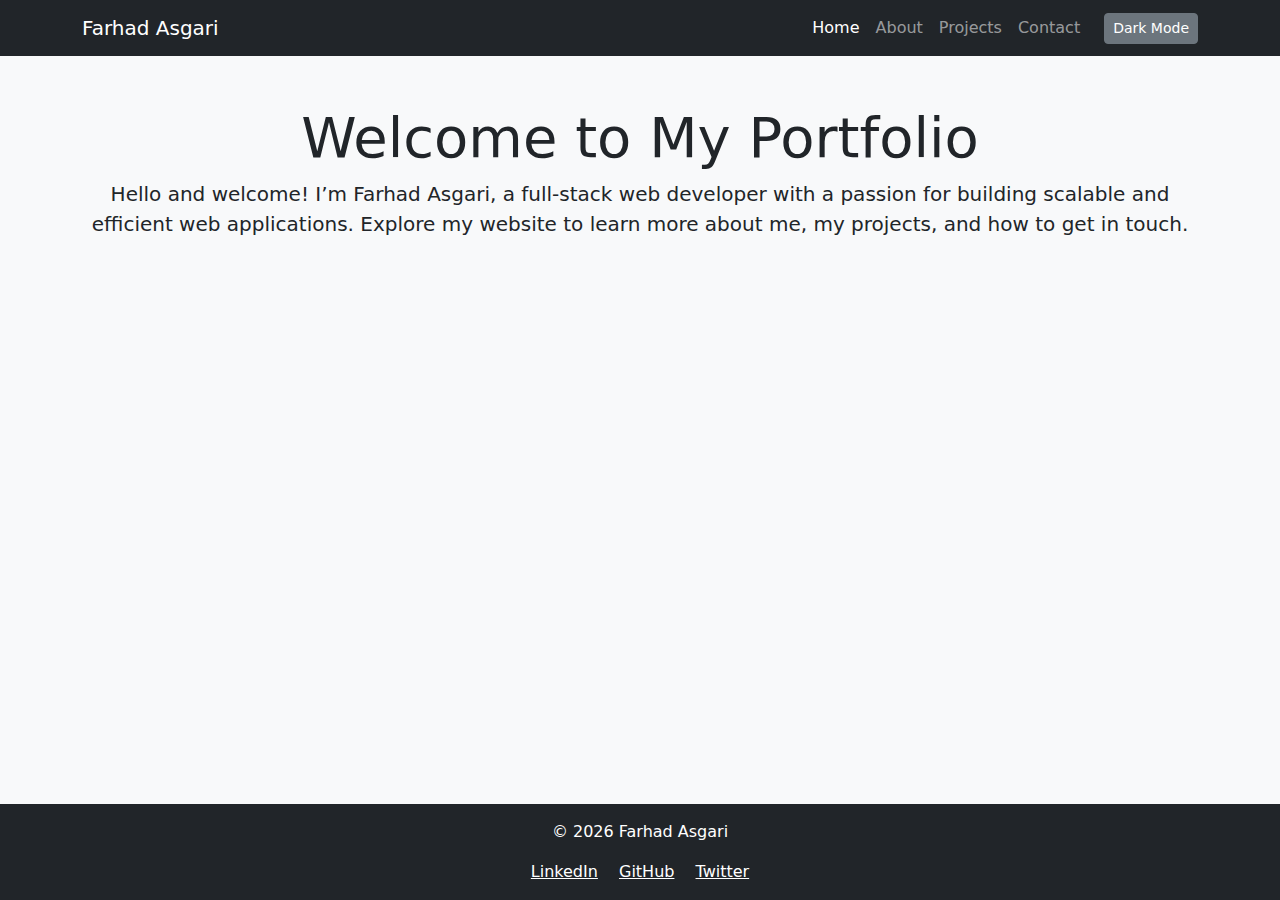
==== index.html @ cb009b41 "Add files via upload" ====
<!DOCTYPE html>
<html lang="en">
<head>
  <meta charset="UTF-8" />
  <meta name="viewport" content="width=device-width, initial-scale=1" />
  <title>Farhad Asgari - Portfolio</title>
  <!-- Bootstrap CSS -->
  <link href="https://cdn.jsdelivr.net/npm/bootstrap@5.3.0/dist/css/bootstrap.min.css" rel="stylesheet" />
   <!-- Bootstrap JS Bundle with Popper -->
   <script defer src="https://cdn.jsdelivr.net/npm/bootstrap@5.3.0/dist/js/bootstrap.bundle.min.js"></script>
   <!-- CSS -->
  <link rel="stylesheet" href="css/styles.css" />
  <!--  JS -->
  <script defer src="js/script.js"></script>
</head>
<body>
  <!-- Navbar -->
  <nav class="navbar navbar-expand-lg navbar-dark bg-dark">
    <div class="container">
      <a class="navbar-brand" href="index.html">Farhad Asgari</a>
      <button class="navbar-toggler" type="button" data-bs-toggle="collapse"
        data-bs-target="#navbarNav" aria-controls="navbarNav" aria-expanded="false"
        aria-label="Toggle navigation">
        <span class="navbar-toggler-icon"></span>
      </button>
      <div class="collapse navbar-collapse" id="navbarNav">
        <ul class="navbar-nav ms-auto align-items-center">
          <li class="nav-item">
            <a class="nav-link active" href="index.html">Home</a>
          </li>
          <li class="nav-item">
            <a class="nav-link" href="about.html">About</a>
          </li>
          <li class="nav-item">
            <a class="nav-link" href="projects.html">Projects</a>
          </li>
          <li class="nav-item">
            <a class="nav-link" href="contact.html">Contact</a>
          </li>
          <!-- Dark Mode Toggle Button -->
          <li class="nav-item ms-3">
            <button id="dark-mode-toggle" class="btn btn-secondary btn-sm">Dark Mode</button>
          </li>
        </ul>
      </div>
    </div>
  </nav>

  <!-- Main  -->
  <main class="container my-5">
    <div class="text-center">
      <h1 class="display-4">Welcome to My Portfolio</h1>
      <p class="lead">
        Hello and welcome! I’m Farhad Asgari, a full‑stack web developer with a passion for building scalable and efficient web applications. Explore my website to learn more about me, my projects, and how to get in touch.
      </p>
    </div>
  </main>

  <!-- Footer -->
  <footer class="bg-dark text-white py-3">
    <div class="container text-center">
      <p>&copy; <span id="current-year"></span> Farhad Asgari</p>
      <div>
        <a href="https://linkedin.com/in/FarhadAsgari" target="_blank" class="text-white me-3">LinkedIn</a>
        <a href="https://github.com/FarhadAsgari" target="_blank" class="text-white me-3">GitHub</a>
        <a href="https://twitter.com/FarhadAsgari" target="_blank" class="text-white">Twitter</a>
      </div>
    </div>
  </footer>

  
</body>
</html>
---- css/styles.css ----
/* html and body take full height */
html, body {
  height: 100%;
  margin: 0;
  padding: 0;
}

/*  body a flex container  */
body {
  display: flex;
  flex-direction: column;
  min-height: 100vh;
  background-color: #f8f9fa; 
  color: #212529;
}

/* Make the main  expand */
main {
  flex: 1;
}

/* Footer styles */
footer {
  width: 100%;
  background-color: #333;
  color: #fff;
  padding: 10px;
  text-align: center;
}

/*  dark mode  */
body.dark-mode {
  background-color: #121212;
  color: #e0e0e0;
}

body.dark-mode .navbar,
body.dark-mode footer {
  background-color: #1f1f1f !important;
}

body.dark-mode a {
  color: #bb86fc;
}
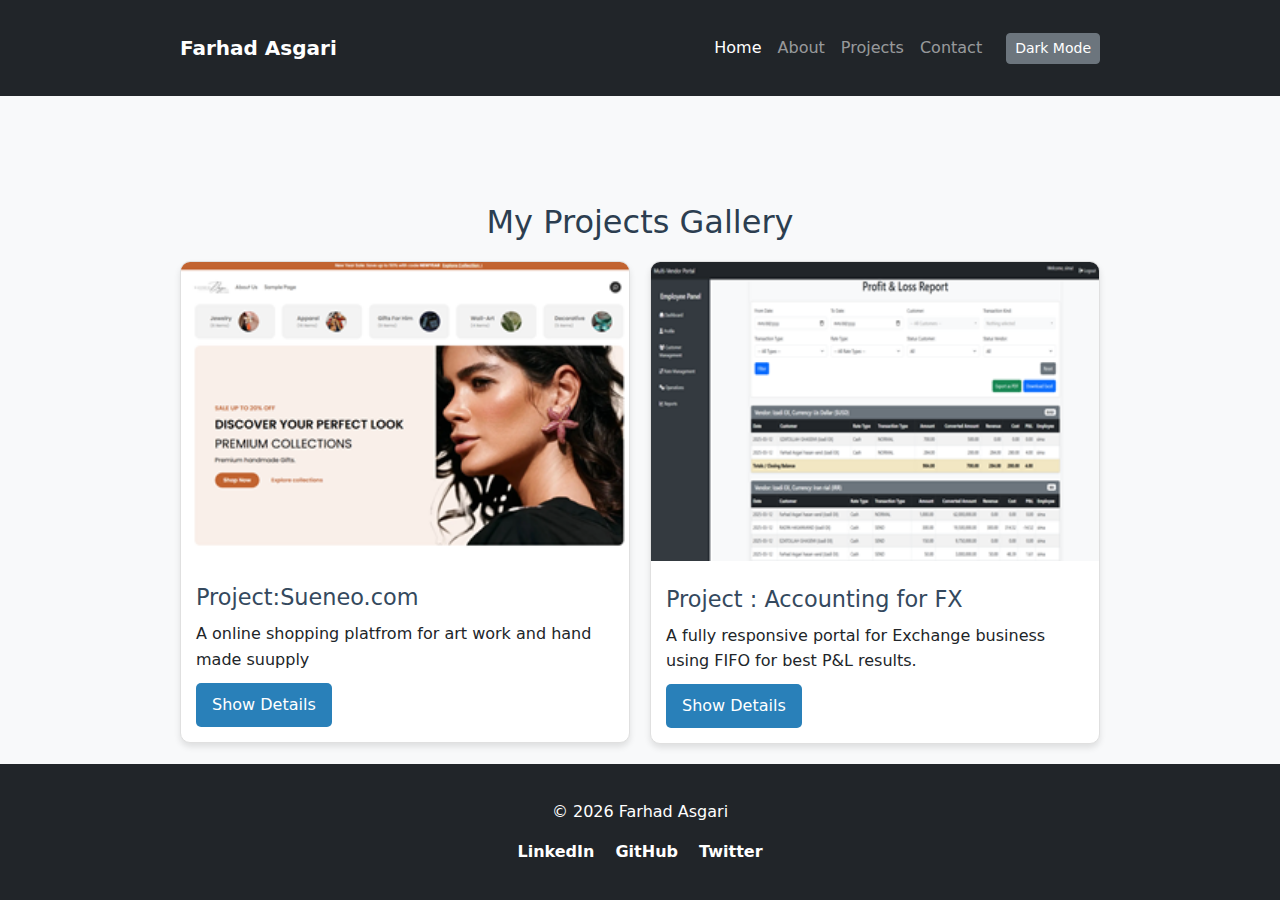
==== commit ae0e28f9: "2 push" ====
--- a/index.html
+++ b/index.html
@@ -1,73 +1,111 @@
-<!DOCTYPE html>
-<html lang="en">
-<head>
-  <meta charset="UTF-8" />
-  <meta name="viewport" content="width=device-width, initial-scale=1" />
-  <title>Farhad Asgari - Portfolio</title>
-  <!-- Bootstrap CSS -->
-  <link href="https://cdn.jsdelivr.net/npm/bootstrap@5.3.0/dist/css/bootstrap.min.css" rel="stylesheet" />
-   <!-- Bootstrap JS Bundle with Popper -->
-   <script defer src="https://cdn.jsdelivr.net/npm/bootstrap@5.3.0/dist/js/bootstrap.bundle.min.js"></script>
-   <!-- CSS -->
-  <link rel="stylesheet" href="css/styles.css" />
-  <!--  JS -->
-  <script defer src="js/script.js"></script>
-</head>
-<body>
-  <!-- Navbar -->
-  <nav class="navbar navbar-expand-lg navbar-dark bg-dark">
-    <div class="container">
-      <a class="navbar-brand" href="index.html">Farhad Asgari</a>
-      <button class="navbar-toggler" type="button" data-bs-toggle="collapse"
-        data-bs-target="#navbarNav" aria-controls="navbarNav" aria-expanded="false"
-        aria-label="Toggle navigation">
-        <span class="navbar-toggler-icon"></span>
-      </button>
-      <div class="collapse navbar-collapse" id="navbarNav">
-        <ul class="navbar-nav ms-auto align-items-center">
-          <li class="nav-item">
-            <a class="nav-link active" href="index.html">Home</a>
-          </li>
-          <li class="nav-item">
-            <a class="nav-link" href="about.html">About</a>
-          </li>
-          <li class="nav-item">
-            <a class="nav-link" href="projects.html">Projects</a>
-          </li>
-          <li class="nav-item">
-            <a class="nav-link" href="contact.html">Contact</a>
-          </li>
-          <!-- Dark Mode Toggle Button -->
-          <li class="nav-item ms-3">
-            <button id="dark-mode-toggle" class="btn btn-secondary btn-sm">Dark Mode</button>
-          </li>
-        </ul>
-      </div>
-    </div>
-  </nav>
-
-  <!-- Main  -->
-  <main class="container my-5">
-    <div class="text-center">
-      <h1 class="display-4">Welcome to My Portfolio</h1>
-      <p class="lead">
-        Hello and welcome! I’m Farhad Asgari, a full‑stack web developer with a passion for building scalable and efficient web applications. Explore my website to learn more about me, my projects, and how to get in touch.
-      </p>
-    </div>
-  </main>
-
-  <!-- Footer -->
-  <footer class="bg-dark text-white py-3">
-    <div class="container text-center">
-      <p>&copy; <span id="current-year"></span> Farhad Asgari</p>
-      <div>
-        <a href="https://linkedin.com/in/FarhadAsgari" target="_blank" class="text-white me-3">LinkedIn</a>
-        <a href="https://github.com/FarhadAsgari" target="_blank" class="text-white me-3">GitHub</a>
-        <a href="https://twitter.com/FarhadAsgari" target="_blank" class="text-white">Twitter</a>
-      </div>
-    </div>
-  </footer>
-
-  
-</body>
-</html>
+<!DOCTYPE html>
+<html lang="en">
+<head>
+  <meta charset="UTF-8" />
+  <meta name="viewport" content="width=device-width, initial-scale=1" />
+  <title>Farhad Asgari - Portfolio</title>
+  <!-- Bootstrap CSS -->
+  <link href="https://cdn.jsdelivr.net/npm/bootstrap@5.3.0/dist/css/bootstrap.min.css" rel="stylesheet" />
+   <!-- Bootstrap JS Bundle with Popper -->
+   <script defer src="https://cdn.jsdelivr.net/npm/bootstrap@5.3.0/dist/js/bootstrap.bundle.min.js"></script>
+   <!-- CSS -->
+  <link rel="stylesheet" href="css/styles.css" />
+  <!--  JS -->
+  <script defer src="js/script.js"></script>
+</head>
+<body>
+  <!-- Navbar -->
+  <nav class="navbar navbar-expand-lg navbar-dark bg-dark">
+    <div class="container">
+      <a class="navbar-brand" href="index.html">Farhad Asgari</a>
+      <button class="navbar-toggler" type="button" data-bs-toggle="collapse"
+        data-bs-target="#navbarNav" aria-controls="navbarNav" aria-expanded="false"
+        aria-label="Toggle navigation">
+        <span class="navbar-toggler-icon"></span>
+      </button>
+      <div class="collapse navbar-collapse" id="navbarNav">
+        <ul class="navbar-nav ms-auto align-items-center">
+          <li class="nav-item">
+            <a class="nav-link active" href="index.html">Home</a>
+          </li>
+          <li class="nav-item">
+            <a class="nav-link" href="about.html">About</a>
+          </li>
+          <li class="nav-item">
+            <a class="nav-link" href="projects.html">Projects</a>
+          </li>
+          <li class="nav-item">
+            <a class="nav-link" href="contact.html">Contact</a>
+          </li>
+          <!-- Dark Mode Toggle Button -->
+          <li class="nav-item ms-3">
+            <button id="dark-mode-toggle" class="btn btn-secondary btn-sm">Dark Mode</button>
+          </li>
+        </ul>
+      </div>
+    </div>
+  </nav>
+  <main></main>
+  <div class="main-content">
+ <!-- Project cards section -->
+  <div class="container">
+    <h2>My Projects Gallery</h2>
+    <div class="gallery">
+      <!-- Project Card 1 -->
+      <div class="card">
+        
+        <img src="images/sueneo.png" alt="Sueneo.com snap" />
+        <div class="card-content">
+          <h3 class="card-title">Project:Sueneo.com</h3>
+          <p class="card-text">
+            A online shopping platfrom for art work and hand made suupply
+          </p>
+          <button class="toggle-details">Show Details</button>
+          <div class="project-details">
+            <p>
+              this project is using WP and will be extended to a full online store by adding ecommerce functionalities.
+            </p>
+            <a href="https://sueneo.com" target="_blank">Live view</a>
+          </div>
+        </div>
+      </div>
+      
+      <!-- Project Card 2 -->
+      <div class="card">
+        
+        <img src="images/rials.png" alt="Project 2 Thumbnail" />
+        <div class="card-content">
+          <h3 class="card-title">Project : Accounting for FX</h3>
+          <p class="card-text">
+            A fully responsive portal for Exchange business using FIFO for best P&L results.
+          </p>
+          <button class="toggle-details">Show Details</button>
+          <div class="project-details">
+            <p>
+              This platform uses Django to provide a rubust backend and functionalities for making accounting and operation of Exchanges a fun.
+            </p>
+            <a href="https://rials.ca" target="_blank">Live View</a>
+          </div>
+        </div>
+      </div>
+      
+      
+    </div>
+  </div>
+</div>
+</main>
+  <!-- Footer -->
+  <footer class="bg-dark text-white py-3">
+    <div class="container text-center">
+      <p>&copy; <span id="current-year"></span> Farhad Asgari</p>
+      <div>
+        <a href="https://linkedin.com/in/FarhadAsgari" target="_blank" class="text-white me-3">LinkedIn</a>
+        <a href="https://github.com/FarhadAsgari" target="_blank" class="text-white me-3">GitHub</a>
+        <a href="https://twitter.com/FarhadAsgari" target="_blank" class="text-white">Twitter</a>
+      </div>
+    </div>
+  </footer>
+
+  
+</body>
+</html>
--- a/css/styles.css
+++ b/css/styles.css
@@ -1,44 +1,132 @@
-/* html and body take full height */
-html, body {
-  height: 100%;
-  margin: 0;
-  padding: 0;
-}
-
-/*  body a flex container  */
-body {
-  display: flex;
-  flex-direction: column;
-  min-height: 100vh;
-  background-color: #f8f9fa; 
-  color: #212529;
-}
-
-/* Make the main  expand */
-main {
-  flex: 1;
-}
-
-/* Footer styles */
-footer {
-  width: 100%;
-  background-color: #333;
-  color: #fff;
-  padding: 10px;
-  text-align: center;
-}
-
-/*  dark mode  */
-body.dark-mode {
-  background-color: #121212;
-  color: #e0e0e0;
-}
-
-body.dark-mode .navbar,
-body.dark-mode footer {
-  background-color: #1f1f1f !important;
-}
-
-body.dark-mode a {
-  color: #bb86fc;
-}
+/* html and body take full height */
+html, body {
+  height: 100%;
+  margin: 0;
+  padding: 0;
+}
+
+/*  body a flex container  */
+body {
+  display: flex;
+  flex-direction: column;
+  min-height: 100vh;
+  background-color: #f8f9fa; 
+  color: #212529;
+}
+
+/* Make the main  expand */
+main {
+  flex: 1;
+}
+
+/* Footer styles */
+footer {
+  width: 100%;
+  background-color: #333;
+  color: #fff;
+  padding: 10px;
+  text-align: center;
+}
+
+/*  dark mode  */
+body.dark-mode {
+  background-color: #121212;
+  color: #e0e0e0;
+}
+
+body.dark-mode .navbar,
+body.dark-mode footer {
+  background-color: #1f1f1f !important;
+}
+
+body.dark-mode a {
+  color: #bb86fc;
+}
+
+.container {
+  max-width: 960px;
+  margin: 0 auto;
+  padding: 20px;
+}
+h2 {
+  text-align: center;
+  margin-bottom: 20px;
+  color: #2c3e50;
+}
+
+/* Gallery Grid */
+.gallery {
+  display: grid;
+  grid-template-columns: repeat(auto-fit, minmax(300px, 1fr));
+  gap: 20px;
+  align-items: start; 
+}
+
+/* Card Styles */
+.card {
+  background: #fff;
+  border: 1px solid #e0e0e0;
+  border-radius: 10px;
+  overflow: hidden;
+  transition: transform 0.3s ease, box-shadow 0.3s ease;
+  box-shadow: 0 4px 6px rgba(0, 0, 0, 0.1);
+}
+.card:hover {
+  transform: translateY(-5px);
+  box-shadow: 0 8px 12px rgba(0, 0, 0, 0.15);
+}
+.card img {
+  width: 100%;
+  height: auto;
+  display: block;
+}
+.card-content {
+  padding: 15px;
+}
+.card-title {
+  font-size: 1.4em;
+  margin: 10px 0;
+  color: #34495e;
+}
+.card-text {
+  margin: 10px 0;
+  line-height: 1.6;
+}
+.toggle-details {
+  background-color: #2980b9;
+  color: #fff;
+  border: none;
+  padding: 10px 16px;
+  cursor: pointer;
+  border-radius: 5px;
+  transition: background-color 0.3s ease;
+}
+.toggle-details:hover {
+  background-color: #1c5980;
+}
+
+/* Hidden Details */
+.project-details {
+  display: none;
+  opacity: 0;
+  transition: opacity 0.3s ease;
+  margin-top: 15px;
+  padding: 15px;
+  background: linear-gradient(135deg, #fdfbfb, #ebedee);
+  border-left: 4px solid #2980b9;
+  border-radius: 5px;
+}
+.project-details.visible {
+  display: block;
+  opacity: 1;
+}
+
+/* Link */
+a {
+  color: #2980b9;
+  text-decoration: none;
+  font-weight: bold;
+}
+a:hover {
+  text-decoration: underline;
+}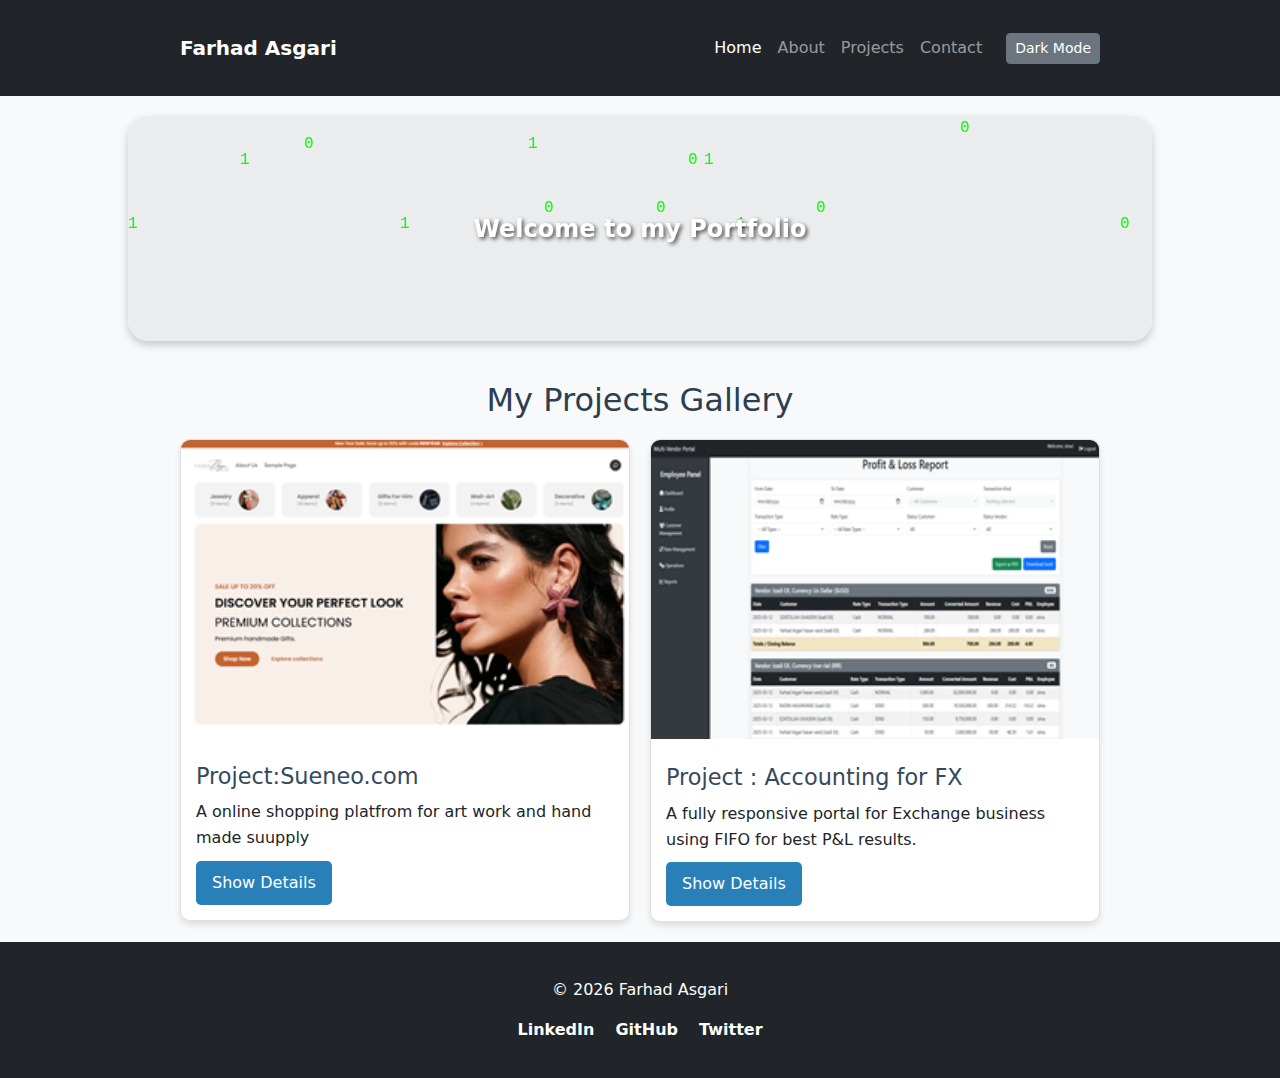
==== commit 32b12b76: "3 push" ====
--- a/index.html
+++ b/index.html
@@ -47,6 +47,11 @@
   </nav>
   <main></main>
   <div class="main-content">
+    <!-- Canva Section -->
+    <div class="matrix-container">
+      <canvas id="matrixCanvas"></canvas>
+      <div class="matrix-overlay">Welcome to my Portfolio</div>
+    </div>
  <!-- Project cards section -->
   <div class="container">
     <h2>My Projects Gallery</h2>
--- a/css/styles.css
+++ b/css/styles.css
@@ -129,4 +129,37 @@
 }
 a:hover {
   text-decoration: underline;
+}
+
+.error {
+  color: red;
+  font-size: 0.9em;
+  margin-top: 5px;
+}
+/* Canva */
+.matrix-container {
+  width: 80%;
+  height: 25vh; /* 25% of viewport height */
+  overflow: hidden;
+  border-radius: 20px;
+  margin: 20px auto;
+  box-shadow: 0 4px 8px rgba(0,0,0,0.2);
+  position: relative;
+}
+.matrix-container canvas {
+  width: 100%;
+  height: 100%;
+  display: block;
+  border-radius: inherit;
+}
+.matrix-overlay {
+  position: absolute;
+  top: 50%;
+  left: 50%;
+  transform: translate(-50%, -50%);
+  color: white;
+  font-size: 24px;
+  font-weight: bold;
+  text-shadow: 2px 2px 4px rgba(0,0,0,0.7);
+  pointer-events: none;
 }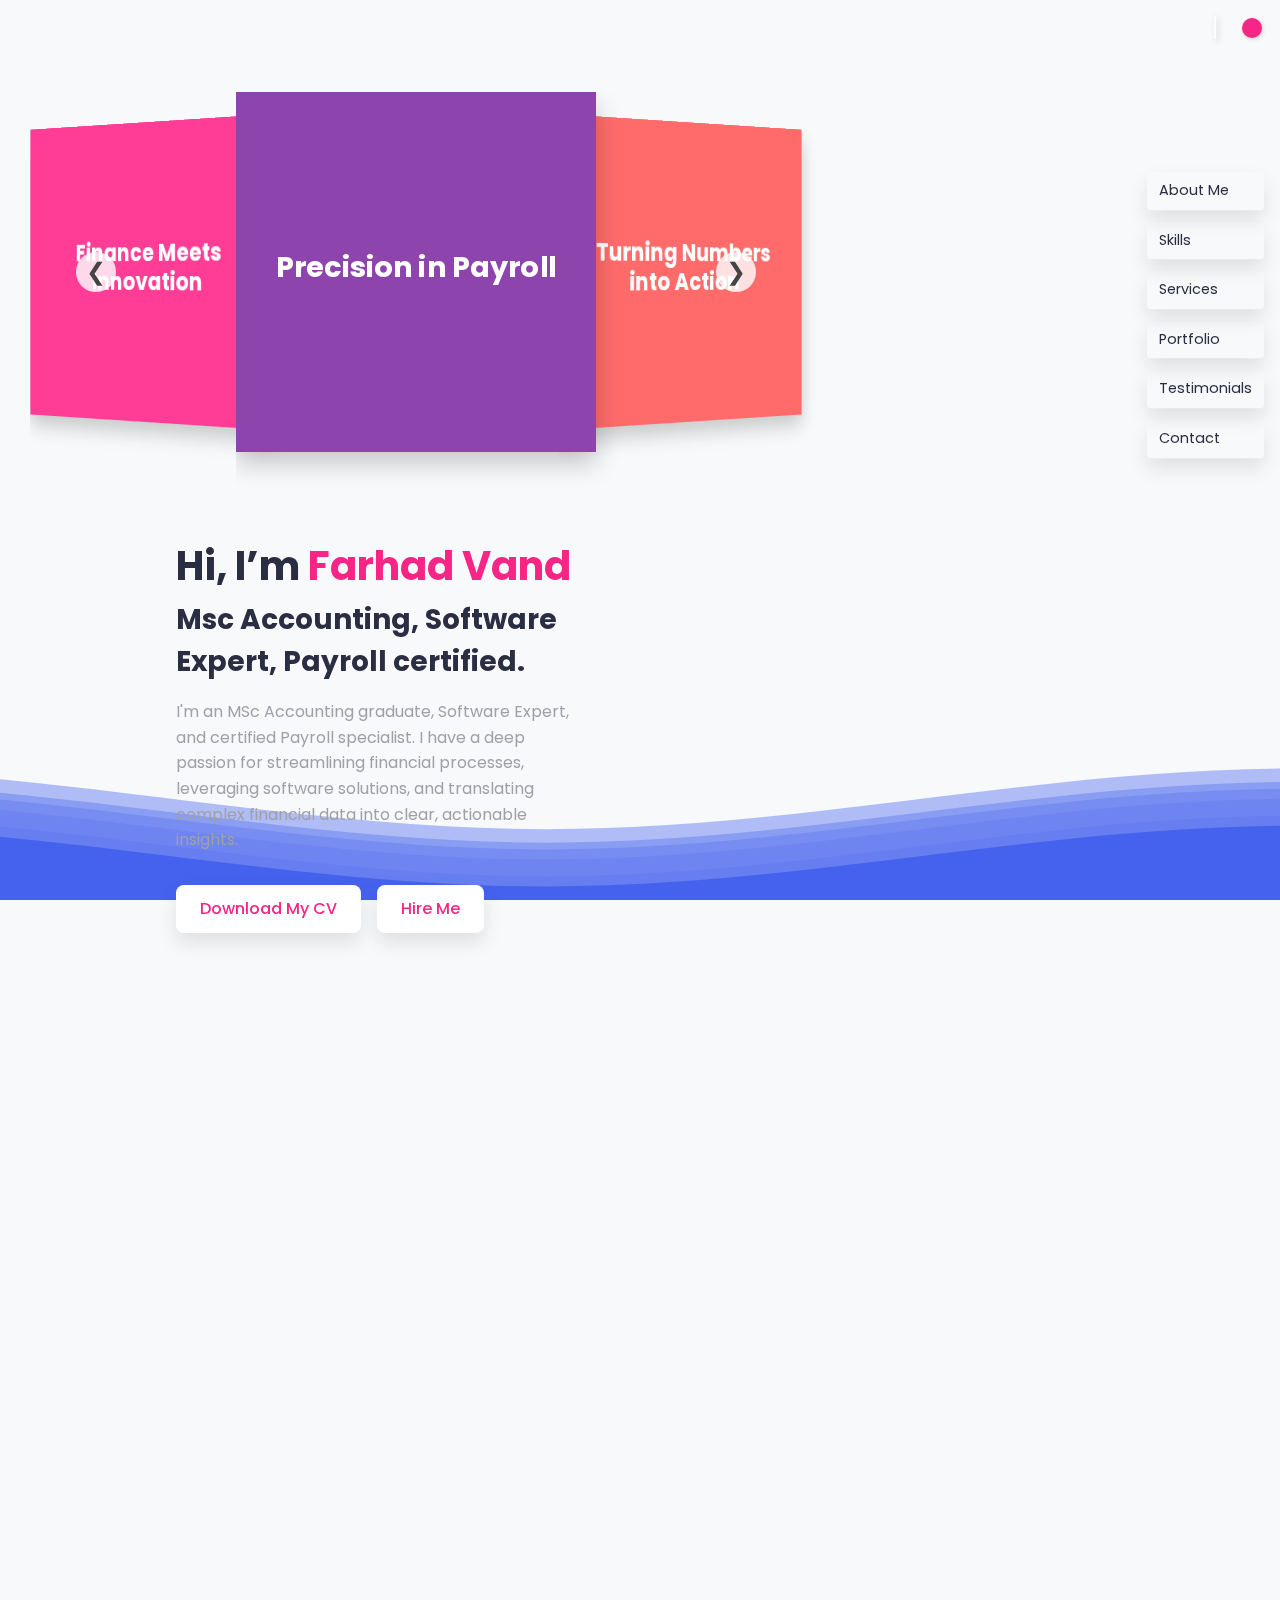
==== commit b2ada9e6: "new portfolio" ====
--- a/index.html
+++ b/index.html
@@ -1,116 +1,269 @@
-<!DOCTYPE html>
-<html lang="en">
-<head>
-  <meta charset="UTF-8" />
-  <meta name="viewport" content="width=device-width, initial-scale=1" />
-  <title>Farhad Asgari - Portfolio</title>
-  <!-- Bootstrap CSS -->
-  <link href="https://cdn.jsdelivr.net/npm/bootstrap@5.3.0/dist/css/bootstrap.min.css" rel="stylesheet" />
-   <!-- Bootstrap JS Bundle with Popper -->
-   <script defer src="https://cdn.jsdelivr.net/npm/bootstrap@5.3.0/dist/js/bootstrap.bundle.min.js"></script>
-   <!-- CSS -->
-  <link rel="stylesheet" href="css/styles.css" />
-  <!--  JS -->
-  <script defer src="js/script.js"></script>
-</head>
-<body>
-  <!-- Navbar -->
-  <nav class="navbar navbar-expand-lg navbar-dark bg-dark">
-    <div class="container">
-      <a class="navbar-brand" href="index.html">Farhad Asgari</a>
-      <button class="navbar-toggler" type="button" data-bs-toggle="collapse"
-        data-bs-target="#navbarNav" aria-controls="navbarNav" aria-expanded="false"
-        aria-label="Toggle navigation">
-        <span class="navbar-toggler-icon"></span>
-      </button>
-      <div class="collapse navbar-collapse" id="navbarNav">
-        <ul class="navbar-nav ms-auto align-items-center">
-          <li class="nav-item">
-            <a class="nav-link active" href="index.html">Home</a>
-          </li>
-          <li class="nav-item">
-            <a class="nav-link" href="about.html">About</a>
-          </li>
-          <li class="nav-item">
-            <a class="nav-link" href="projects.html">Projects</a>
-          </li>
-          <li class="nav-item">
-            <a class="nav-link" href="contact.html">Contact</a>
-          </li>
-          <!-- Dark Mode Toggle Button -->
-          <li class="nav-item ms-3">
-            <button id="dark-mode-toggle" class="btn btn-secondary btn-sm">Dark Mode</button>
-          </li>
-        </ul>
-      </div>
-    </div>
-  </nav>
-  <main></main>
-  <div class="main-content">
-    <!-- Canva Section -->
-    <div class="matrix-container">
-      <canvas id="matrixCanvas"></canvas>
-      <div class="matrix-overlay">Welcome to my Portfolio</div>
-    </div>
- <!-- Project cards section -->
-  <div class="container">
-    <h2>My Projects Gallery</h2>
-    <div class="gallery">
-      <!-- Project Card 1 -->
-      <div class="card">
-        
-        <img src="images/sueneo.png" alt="Sueneo.com snap" />
-        <div class="card-content">
-          <h3 class="card-title">Project:Sueneo.com</h3>
-          <p class="card-text">
-            A online shopping platfrom for art work and hand made suupply
-          </p>
-          <button class="toggle-details">Show Details</button>
-          <div class="project-details">
-            <p>
-              this project is using WP and will be extended to a full online store by adding ecommerce functionalities.
-            </p>
-            <a href="https://sueneo.com" target="_blank">Live view</a>
-          </div>
-        </div>
-      </div>
-      
-      <!-- Project Card 2 -->
-      <div class="card">
-        
-        <img src="images/rials.png" alt="Project 2 Thumbnail" />
-        <div class="card-content">
-          <h3 class="card-title">Project : Accounting for FX</h3>
-          <p class="card-text">
-            A fully responsive portal for Exchange business using FIFO for best P&L results.
-          </p>
-          <button class="toggle-details">Show Details</button>
-          <div class="project-details">
-            <p>
-              This platform uses Django to provide a rubust backend and functionalities for making accounting and operation of Exchanges a fun.
-            </p>
-            <a href="https://rials.ca" target="_blank">Live View</a>
-          </div>
-        </div>
-      </div>
-      
-      
-    </div>
-  </div>
-</div>
-</main>
-  <!-- Footer -->
-  <footer class="bg-dark text-white py-3">
-    <div class="container text-center">
-      <p>&copy; <span id="current-year"></span> Farhad Asgari</p>
-      <div>
-        <a href="https://linkedin.com/in/FarhadAsgari" target="_blank" class="text-white me-3">LinkedIn</a>
-        <a href="https://github.com/FarhadAsgari" target="_blank" class="text-white me-3">GitHub</a>
-        <a href="https://twitter.com/FarhadAsgari" target="_blank" class="text-white">Twitter</a>
-      </div>
-    </div>
-  </footer>
-
-  
-</body>
-</html>
+<!DOCTYPE html>
+<html lang="en">
+<head>
+  <meta charset="UTF-8">
+  <meta name="viewport" content="width=device-width,initial-scale=1">
+  <title>Farhad Vand – Portfolio</title>
+  <link href="https://fonts.googleapis.com/css2?family=Poppins:wght@400;500;600&display=swap" rel="stylesheet">
+   <!-- CSS -->
+   <link rel="stylesheet" href="css/styles.css" />
+   <!--  JS -->
+   <script defer src="js/script.js"></script>
+
+  
+</head>
+<body>
+  <!-- Theme toggle -->
+  <label class="theme-toggle">
+    <input type="checkbox" id="theme-switch">
+    <span class="slider"></span>
+  </label>
+
+  <!-- Fixed waves -->
+  <div class="waves-container">
+    <svg class="waves" xmlns="http://www.w3.org/2000/svg"
+         viewBox="0 24 150 40" preserveAspectRatio="none" shape-rendering="auto">
+      <defs>
+        <path id="gentle-wave"
+              d="M-160 44c30 0 58-18 88-18s58 18 88 18
+                 58-18 88-18 58 18 88 18v44h-352z"/>
+      </defs>
+      <g class="moving-waves">
+        <use xlink:href="#gentle-wave" x="48" y="-1"/>
+        <use xlink:href="#gentle-wave" x="48" y="3"/>
+        <use xlink:href="#gentle-wave" x="48" y="5"/>
+        <use xlink:href="#gentle-wave" x="48" y="8"/>
+        <use xlink:href="#gentle-wave" x="48" y="13"/>
+        <use xlink:href="#gentle-wave" x="48" y="16"/>
+      </g>
+    </svg>
+  </div>
+  <!-- Aside nav -->
+  <aside class="side-nav">
+    <a href="#about">About Me</a>
+    <a href="#skills">Skills</a>
+    <a href="#services">Services</a>
+    <a href="#portfolio">Portfolio</a>
+    <a href="#testimonials">Testimonials</a>
+    <a href="#contact">Contact</a>
+  </aside>
+
+  <div class="container">
+    <!-- LEFT: Carousel replaces avatar -->
+    <div class="intro-left">
+        <div class="carousel">
+          <div class="carousel__arrow carousel__arrow--left">&#10094;</div>
+          <div class="carousel__arrow carousel__arrow--right">&#10095;</div>
+    
+          <div class="carousel__slide">
+            <div class="slide-content">
+              <h3>Turning Numbers into Action</h3>
+              <!-- <p>Transforming complex financial data into strategic insights and smarter decisions.</p> -->
+            </div>
+          </div>
+          <div class="carousel__slide">
+            <div class="slide-content">
+              <h3>Finance Meets Innovation</h3>
+              <!-- <p>Expertly leveraging software to streamline processes and boost business performance.</p> -->
+            </div>
+          </div>
+          <div class="carousel__slide">
+            <div class="slide-content">
+              <h3>Precision in Payroll</h3>
+              <!-- <p>Certified expertise ensuring accuracy, compliance, and peace of mind in every payroll cycle.</p> -->
+            </div>
+          </div>
+        </div>
+
+      <h1>Hi, I’m <span class="highlight">Farhad Vand</span></h1>
+      <h2>Msc Accounting, Software Expert, Payroll certified.</h2>
+      <p class="intro-text">
+        I'm an MSc Accounting graduate, Software Expert, and certified Payroll specialist.
+        I have a deep passion for streamlining financial processes, leveraging software solutions,
+         and translating complex financial data into clear, actionable insights.
+      </p>
+      <div class="buttons">
+        <a class="btn" href="#">Download My CV</a>
+        <a class="btn" href="#">Hire Me</a>
+      </div>
+    </div>
+
+    <!-- RIGHT: Content cards -->
+    <div id="about" class="intro-right">
+      <div class="card element-card">
+        <h3>About Me</h3>
+        <div class="divider"></div>
+        <p>I'm a dedicated finance and accounting professional with a Master's degree in Accounting, extensive software expertise, and certified payroll management skills. With years of experience across diverse industries—from immigration services in Canada to international oil and gas projects—I excel in transforming financial complexities into clear strategies and solutions. I have a proven track record of enhancing operational efficiency through meticulous financial management, innovative software applications, and comprehensive payroll systems. Passionate about accuracy, compliance, and continuous improvement, I bring both precision and strategic vision to every project.</p>
+        <!-- <p>I have three years of experience with HTML, CSS, JavaScript and can design your web application.</p> -->
+      </div>
+
+      <div id="skills" class="card element-card">
+        <h3>About My Skill</h3>
+        <div class="divider"></div>
+        <p class="skill-label">PRIMARY SKILLS ON</p>
+        <div class="skills-grid">
+          <div class="skill"><img src="img/icons8-visual-studio-48.png" alt="vs"></div>
+          <div class="skill"><img src="img/icons8-html5-48.png"   alt="Shtml5"></div>
+          <div class="skill"><img src="img/icons8-css3-48.png"    alt="vss3"></div>
+          <div class="skill"><img src="img/icons8-javascript-48.png"alt="JavaScript"></div>
+          <div class="skill"><img src="img/icons8-github-94.png"       alt="github"></div>
+          <div class="skill"><img src="img/icons8-java-logo-94.png"       alt="java"></div>
+          <div class="skill"><img src="img/icons8-oracle-logo-50.png"       alt="Oracel"></div>
+          <div class="skill"><img src="img/icons8-postgresql-48.png"       alt="Postgres"></div>
+          <div class="skill"><img src="img/icons8-microsoft-sql-server-48.png"       alt="sql"></div>
+          <div class="skill"><img src="img/icons8-python-94.png"       alt="python"></div>
+          <div class="skill"><img src="img/icons8-django-50.png"       alt="Django"></div>
+          <div class="skill"><img src="img/icons8-react-25.png"       alt="React"></div>
+          
+        </div>
+        <div class="divider"></div>
+        <p class="skill-label">ACCOUNTING SKILLS ON</p>
+        <div class="skills-grid">
+          <div class="skill"><img src="img/Budget.jpg" alt="Budget"></div>
+          <div class="skill"><img src="img/Costing-and-Cost-Accounting-(1).png"   alt="COST"></div>
+          <div class="skill"><img src="img/GAAP.jpg"    alt="gaap"></div>
+          <div class="skill"><img src="img/Human-Resource.png"alt="Human-Resource"></div>
+          <div class="skill"><img src="img/icons8-bitcoin-50.png"       alt="CRYPTO"></div>
+          
+          
+        </div>
+      </div>
+
+      <div id="services" class="card element-card">
+        <h3>My Services</h3>
+        <div class="divider"></div>
+        <ul class="icon-list">
+          <li>Custom Software & App Development</li>
+          <li>Web Design & Digital Branding</li>
+          <li>IT Systems Integration & Automation</li>
+          <li>Data Analysis & Reporting Dashboards</li>
+          <li>Business Analysis & Performance Insights</li>
+          <li>Management Accounting Services</li>
+          <li>Business Setup & Expansion Advisory</li>
+          <li>Internal Audit & Risk Management</li>
+          <li>Business Plan Development & Budgeting</li>
+        </ul>
+      </div>
+
+      <div id="portfolio" class="card element-card">
+        <h3>My Portfolio</h3>
+        <div class="divider"></div>
+        <div class="portfolio-grid">
+          <div class="portfolio-item">
+            <a href="https://rials.ca" target="_blank" rel="noopener">
+              <img src="img/rials.png" alt="RIALS.CA">
+              <p>RIALS.CA</p>
+            </a>
+          </div>
+          <div class="portfolio-item">
+            <a href="https://sueneo.com/" target="_blank" rel="noopener">
+              <img src="img/sueneo.png" alt="sueneo">
+              <p>sueneo.com</p>
+            </a>
+          </div>
+          <div class="portfolio-item">
+            <a href="https://darrashumber.github.io/html-css-generator/" target="_blank" rel="noopener">
+              <img src="img/component.jpg" alt="component">
+              <p>component generator</p>
+            </a>
+          </div>
+          <div class="portfolio-item">
+            <a href="https://igta.ca/" target="_blank" rel="noopener">
+              <img src="img/igta.jpg" alt="igta.ca">
+              <p>igta.ca</p>
+            </a>
+          </div>
+          <div class="portfolio-item">
+            <a href="https://tipax.ca/" target="_blank" rel="noopener">
+              <img src="img/tipax.jpg" alt="tipax.ca">
+              <p>tipax.ca</p>
+            </a>
+          </div>
+          <div class="portfolio-item">
+            <a href="https://visaco.ca/" target="_blank" rel="noopener">
+              <img src="img/visaco.ca.jpg" alt="visaco.ca">
+              <p>visaco.ca</p>
+            </a>
+          </div>
+        </div>
+      </div>
+      
+
+      <div id="testimonials" class="card element-card">
+        <h3>Testimonials</h3>
+        <div class="divider"></div>
+      
+        <div class="testimonial-carousel">
+          <!-- Slide 1 -->
+          <div class="testimonial-slide active">
+            <img src="img/test3.jpg" alt="@Nipa" class="testimonial-avatar">
+            <div class="testimonial-username">@Nipa</div>
+            <div class="testimonial-role">Tech</div>
+            <p class="testimonial-text">
+                “Farhad helped us streamline our budgeting and cash flow planning with practical tools and clear guidance. His financial insight added real value to our operations.”
+            </p>
+          </div>
+          <!-- Slide 2 -->
+          <div class="testimonial-slide">
+            <img src="img/test2.jpg" alt="@Rafi" class="testimonial-avatar">
+            <div class="testimonial-username">@Rafi</div>
+            <div class="testimonial-role">Engineer</div>
+            <p class="testimonial-text">
+                “Farhad’s financial reporting framework has significantly improved our month-end close process. The clarity and structure he brought to our system saved both time and effort.”
+            </p>
+          </div>
+          <!-- Slide 3 -->
+          <div class="testimonial-slide">
+            <img src="img/test1.jpg" alt="@Sara" class="testimonial-avatar">
+            <div class="testimonial-username">@Sara</div>
+            <div class="testimonial-role">Designer</div>
+            <p class="testimonial-text">
+                “Thanks to Farhad’s payroll expertise, we now run accurate and compliant payroll cycles with ease. His attention to detail and knowledge of employment standards is unmatched.”
+            </p>
+          </div>
+      
+          <!-- indicators -->
+          <div class="testimonial-dots">
+            <span class="dot active" data-index="0"></span>
+            <span class="dot"       data-index="1"></span>
+            <span class="dot"       data-index="2"></span>
+          </div>
+        </div>
+      </div>
+      
+      <div id="contact" class="card contact-form element-card">
+        <h3>Contact With Me</h3>
+        <div class="divider"></div>
+        <div class="form-row">
+          <div class="form-group">
+            <label class="form-label">Your Name</label>
+            <input type="text" placeholder="Enter your name">
+          </div>
+          <div class="form-group">
+            <label class="form-label">Phone Number</label>
+            <input type="text" placeholder="Enter phone number">
+          </div>
+        </div>
+        <div class="form-group">
+          <label class="form-label">Email</label>
+          <input type="email" placeholder="you@example.com">
+        </div>
+        <div class="form-group">
+          <label class="form-label">Subject</label>
+          <input type="text" placeholder="Subject">
+        </div>
+        <div class="form-group">
+          <label class="form-label">Your Message</label>
+          <textarea placeholder="Write your message…"></textarea>
+        </div>
+        <div class="submit-row">
+          <button class="submit-btn">Send Message</button>
+        </div>
+      </div>
+    </div>
+  </div>
+
+ 
+  
+</body>
+</html>
--- a/css/styles.css
+++ b/css/styles.css
@@ -1,165 +1,423 @@
-/* html and body take full height */
-html, body {
-  height: 100%;
-  margin: 0;
-  padding: 0;
-}
-
-/*  body a flex container  */
-body {
-  display: flex;
-  flex-direction: column;
-  min-height: 100vh;
-  background-color: #f8f9fa; 
-  color: #212529;
-}
-
-/* Make the main  expand */
-main {
-  flex: 1;
-}
-
-/* Footer styles */
-footer {
-  width: 100%;
-  background-color: #333;
-  color: #fff;
-  padding: 10px;
-  text-align: center;
-}
-
-/*  dark mode  */
-body.dark-mode {
-  background-color: #121212;
-  color: #e0e0e0;
-}
-
-body.dark-mode .navbar,
-body.dark-mode footer {
-  background-color: #1f1f1f !important;
-}
-
-body.dark-mode a {
-  color: #bb86fc;
-}
-
-.container {
-  max-width: 960px;
-  margin: 0 auto;
-  padding: 20px;
-}
-h2 {
-  text-align: center;
-  margin-bottom: 20px;
-  color: #2c3e50;
-}
-
-/* Gallery Grid */
-.gallery {
-  display: grid;
-  grid-template-columns: repeat(auto-fit, minmax(300px, 1fr));
-  gap: 20px;
-  align-items: start; 
-}
-
-/* Card Styles */
-.card {
-  background: #fff;
-  border: 1px solid #e0e0e0;
-  border-radius: 10px;
-  overflow: hidden;
-  transition: transform 0.3s ease, box-shadow 0.3s ease;
-  box-shadow: 0 4px 6px rgba(0, 0, 0, 0.1);
-}
-.card:hover {
-  transform: translateY(-5px);
-  box-shadow: 0 8px 12px rgba(0, 0, 0, 0.15);
-}
-.card img {
-  width: 100%;
-  height: auto;
-  display: block;
-}
-.card-content {
-  padding: 15px;
-}
-.card-title {
-  font-size: 1.4em;
-  margin: 10px 0;
-  color: #34495e;
-}
-.card-text {
-  margin: 10px 0;
-  line-height: 1.6;
-}
-.toggle-details {
-  background-color: #2980b9;
-  color: #fff;
-  border: none;
-  padding: 10px 16px;
-  cursor: pointer;
-  border-radius: 5px;
-  transition: background-color 0.3s ease;
-}
-.toggle-details:hover {
-  background-color: #1c5980;
-}
-
-/* Hidden Details */
-.project-details {
-  display: none;
-  opacity: 0;
-  transition: opacity 0.3s ease;
-  margin-top: 15px;
-  padding: 15px;
-  background: linear-gradient(135deg, #fdfbfb, #ebedee);
-  border-left: 4px solid #2980b9;
-  border-radius: 5px;
-}
-.project-details.visible {
-  display: block;
-  opacity: 1;
-}
-
-/* Link */
-a {
-  color: #2980b9;
-  text-decoration: none;
-  font-weight: bold;
-}
-a:hover {
-  text-decoration: underline;
-}
-
-.error {
-  color: red;
-  font-size: 0.9em;
-  margin-top: 5px;
-}
-/* Canva */
-.matrix-container {
-  width: 80%;
-  height: 25vh; /* 25% of viewport height */
-  overflow: hidden;
-  border-radius: 20px;
-  margin: 20px auto;
-  box-shadow: 0 4px 8px rgba(0,0,0,0.2);
-  position: relative;
-}
-.matrix-container canvas {
-  width: 100%;
-  height: 100%;
-  display: block;
-  border-radius: inherit;
-}
-.matrix-overlay {
-  position: absolute;
-  top: 50%;
-  left: 50%;
-  transform: translate(-50%, -50%);
-  color: white;
-  font-size: 24px;
-  font-weight: bold;
-  text-shadow: 2px 2px 4px rgba(0,0,0,0.7);
-  pointer-events: none;
-}+html { scroll-behavior: smooth; }
+/* — base variables — */
+:root {
+  --bg: #1e1f26;
+  --card-bg: #262634;
+  --accent: #ff1461;
+  --text-primary: #ececec;
+  --text-secondary: #a0a0a8;
+  --divider: #363648;
+  --shadow-dark: rgba(0,0,0,0.7);
+  --shadow-light: rgba(255,255,255,0.05);
+  --wave-1: rgba(255,255,255,0.40);
+  --wave-2: rgba(255,255,255,0.35);
+  --wave-3: rgba(255,255,255,0.25);
+  --wave-4: rgba(255,255,255,0.20);
+  --wave-5: rgba(255,255,255,0.15);
+  --wave-6: rgba(255,255,255,0.95);
+
+  /* — light‑mode theme vars — */
+  --primary-color:   #4361ee;
+  --secondary-color: #7209b7;
+  --accent-color:    #f72585;
+  --text-color:      #2b2d42;
+  --bg-color:        #f8f9fa;
+  --card-bg-light:   #ffffff;
+  --animation-duration: 0.6s;
+  --ease-smooth:        cubic-bezier(0.65,0,0.35,1);
+  --box-shadow:         0 10px 20px rgba(0,0,0,0.1);
+}
+
+[data-theme="light"] {
+  --bg:           var(--bg-color);
+  --card-bg:      var(--card-bg-light);
+  --accent:       var(--accent-color);
+  --text-primary: var(--text-color);
+  --divider:      #dddddd;
+  --shadow-dark:  rgba(0,0,0,0.2);
+  --shadow-light: rgba(255,255,255,1);
+  --wave-1: rgba(67,97,238,0.40);
+  --wave-2: rgba(67,97,238,0.35);
+  --wave-3: rgba(67,97,238,0.25);
+  --wave-4: rgba(67,97,238,0.20);
+  --wave-5: rgba(67,97,238,0.15);
+  --wave-6: rgba(67,97,238,0.95);
+}
+
+* { box-sizing: border-box; margin: 0; padding: 0; }
+body {
+  background: var(--bg);
+  color: var(--text-primary);
+  font-family: 'Poppins', sans-serif;
+  line-height: 1.5;
+}
+
+/* — theme toggle — */
+.theme-toggle {
+  position: fixed; top: 1rem; right: 1rem; z-index: 1000;
+  width: 50px; height: 24px;
+}
+.theme-toggle input {
+  position: absolute; width: 100%; height: 100%;
+  opacity: 0; cursor: pointer;
+}
+.theme-toggle .slider {
+  background: var(--divider);
+  border: 1px solid var(--shadow-light);
+  border-radius: 12px;
+  box-shadow: 2px 2px 6px var(--shadow-dark),
+              -2px -2px 6px var(--shadow-light);
+  transition: background 0.3s, border-color 0.3s;
+}
+.theme-toggle .slider::before {
+  content: ""; position: absolute; top:2px; left:2px;
+  width:20px; height:20px; background: var(--accent);
+  border-radius:50%;
+  box-shadow:1px 1px 4px var(--shadow-dark),
+             -1px -1px 4px var(--shadow-light);
+  transition: transform 0.3s;
+}
+.theme-toggle input:checked + .slider::before {
+  transform: translateX(26px);
+}
+
+/* — fixed waves — */
+.waves-container {
+  position: fixed; bottom: 0; left: 0;
+  width: 100%; height: 15vh; min-height: 100px;
+  overflow: hidden; pointer-events: none; z-index: 0;
+}
+.waves { width:100%; height:100%; }
+.moving-waves use {
+  animation: waveAnim linear infinite;
+}
+.moving-waves use:nth-child(1) { animation-duration:11s; animation-delay:-2s; fill:var(--wave-1); }
+.moving-waves use:nth-child(2) { animation-duration:13s; animation-delay:-4s; fill:var(--wave-2); }
+.moving-waves use:nth-child(3) { animation-duration:15s; animation-delay:-3s; fill:var(--wave-3); }
+.moving-waves use:nth-child(4) { animation-duration:20s; animation-delay:-4s; fill:var(--wave-4); }
+.moving-waves use:nth-child(5) { animation-duration:25s; animation-delay:-4s; fill:var(--wave-5); }
+.moving-waves use:nth-child(6) { animation-duration:30s; animation-delay:-3s; fill:var(--wave-6); }
+@keyframes waveAnim {
+  from { transform: translate3d(-90px,0,0); }
+  to   { transform: translate3d(85px,0,0); }
+}
+
+/* — layout — */
+.container {
+width: 90%;            /* take up 90% of the viewport */
+max-width: 1600px;     /* but never exceed 1600px */
+margin: 0 auto;        /* center it */
+padding: 2rem 1rem;    /* keep a little horizontal gutter */
+display: flex;
+gap: 2rem;
+position: relative;
+z-index: 1;
+}
+
+.intro-left {
+flex: 1.6;
+align-self: flex-start;
+position: sticky;
+top: 2rem;
+padding-left: 6rem;  /* <-- new, matches your container’s 1rem side‑padding */
+}
+
+/* — replaced avatar with a 3× bigger square carousel — */
+.carousel {
+  position: relative;
+  width: 480px; height: 480px;
+  perspective: 1200px; transform-style: preserve-3d;
+  margin-bottom: 1.5rem;
+}
+.carousel__slide {
+  position: absolute; top:50%; left:50%;
+  width: 300px; height:300px;
+  margin:-150px 0 0 -150px;
+  border-radius: 0;
+  color: #fff; font-size: 2.5rem;
+  display:flex; align-items:center; justify-content:center;
+  backface-visibility:hidden;
+  box-shadow:0 10px 20px rgba(0,0,0,0.2);
+  transition:
+    transform 0.6s cubic-bezier(0.65,0,0.35,1),
+    opacity   0.6s ease-in-out;
+}
+.carousel__slide .slide-content {
+text-align: center;
+padding: 1rem;
+}
+.carousel__slide .slide-content h3 {
+margin: 0 0 0.5rem;
+font-size: 1.5rem;
+line-height: 1.2;
+}
+.carousel__slide .slide-content p {
+margin: 0;
+font-size: 1rem;
+line-height: 1.4;
+max-width: 260px;
+}
+/* fix the backgrounds by accounting for the two arrow divs */
+.carousel__slide:nth-child(3) { background: #ff6b6b; }
+.carousel__slide:nth-child(4) { background: #ff3d96; }
+.carousel__slide:nth-child(5) { background: #8e44ad; }
+
+.carousel__arrow {
+  position:absolute; top:50%; transform:translateY(-50%);
+  width:40px; height:40px; border-radius:50%;
+  background:rgba(255,255,255,0.8); color:#444;
+  font-size:1.5rem; line-height:40px; text-align:center;
+  cursor:pointer; user-select:none; z-index:10;
+  transition: background .2s;
+}
+.carousel__arrow:hover { background:rgba(255,255,255,1); }
+.carousel__arrow--left  { left:-100px; }
+.carousel__arrow--right { right:-100px; }
+
+.intro-left h1 { font-size:2.5rem; margin-bottom:0.2rem; }
+.highlight { color: var(--accent); }
+.intro-left h2 { font-size:1.75rem; margin-bottom:1rem; }
+.intro-text { color:var(--text-secondary); margin-bottom:2rem; }
+.buttons { display:flex; gap:1rem; }
+.btn {
+  text-decoration:none; padding:0.75rem 1.5rem; border-radius:8px;
+  font-weight:500; background:var(--card-bg);
+  color:var(--accent); box-shadow:var(--box-shadow);
+  transition: background 0.3s;
+}
+.btn:hover { background:var(--divider); }
+
+/* Hero intro paragraph */
+.intro-left .intro-text {
+color: var(--text-secondary);
+font-size: 1rem;
+line-height: 1.6;
+margin-bottom: 2rem;
+max-width: 400px; /* so it doesn’t stretch too wide */
+}
+
+.intro-right {
+  flex:1;
+  display:flex;
+  flex-direction:column;
+  gap:1rem;
+  top: 6rem;
+  padding-right: 6rem;
+}
+.card {
+  background:var(--card-bg); border-radius:12px;
+  padding:1.5rem; box-shadow:var(--box-shadow);
+}
+.card h3 { font-size:1.5rem; margin-bottom:0.5rem; }
+.divider {
+  height:2px; background:var(--divider); margin-bottom:1rem;
+}
+.card p { color:var(--text-secondary); margin-bottom:1rem; }
+
+/* — element‑card animations (unchanged) — */
+.element-card {
+  opacity:0; transform:translateY(30px);
+  animation:fadeInStagger var(--animation-duration) var(--ease-smooth) forwards;
+  transition:all 0.4s var(--ease-smooth);
+  position:relative; overflow:hidden; z-index:1;
+  cursor:pointer; border:1px solid rgba(0,0,0,0.08);
+}
+@keyframes fadeInStagger { to { opacity:1; transform:translateY(0); } }
+.intro-right .element-card:nth-child(1) { animation-delay:0.1s }
+.intro-right .element-card:nth-child(2) { animation-delay:0.2s }
+.intro-right .element-card:nth-child(3) { animation-delay:0.3s }
+.intro-right .element-card:nth-child(4) { animation-delay:0.4s }
+.intro-right .element-card:nth-child(5) { animation-delay:0.5s }
+.intro-right .element-card:nth-child(6) { animation-delay:0.6s }
+
+.element-card::before {
+  content:""; position:absolute; top:0; left:0;
+  width:100%; height:4px;
+  background:linear-gradient(90deg, var(--primary-color), var(--secondary-color));
+  transform:scaleX(0); transform-origin:left;
+  transition:transform 0.4s var(--ease-smooth); z-index:2;
+}
+.element-card::after {
+  content:""; position:absolute; top:0; left:0;
+  width:100%; height:100%;
+  background:linear-gradient(135deg,
+    rgba(67,97,238,0.05),
+    rgba(114,9,183,0.05)
+  );
+  opacity:0; z-index:-1;
+  transition:opacity 0.4s var(--ease-smooth);
+}
+.element-card:hover::before { transform:scaleX(1); }
+.element-card:hover::after  { opacity:1; }
+
+/* — rest untouched — */
+.skill-label { color:var(--text-secondary); font-size:0.9rem; margin-bottom:1rem; }
+.skills-grid { display:grid; grid-template-columns:repeat(auto-fit,minmax(60px,1fr)); gap:1rem; }
+.skill {
+  background:var(--divider); border-radius:8px; padding:1rem;
+  display:flex; align-items:center; justify-content:center;
+  box-shadow:var(--box-shadow);
+}
+.skill img { max-width:100%; height:auto; }
+.icon-list {
+  list-style:none; display:flex; flex-wrap:wrap; gap:1rem;
+}
+.icon-list li {
+  flex:1 1 45%; display:flex; align-items:center;
+  color:var(--text-secondary); font-size:0.95rem;
+}
+.icon-list li::before {
+  content:"•"; color:var(--accent); margin-right:0.5rem;
+}
+.portfolio-grid {
+  display:grid; grid-template-columns:repeat(auto-fit,minmax(120px,1fr)); gap:1rem;
+}
+.portfolio-item {
+background: var(--divider);
+border-radius: 8px;
+overflow: hidden;
+text-align: center;
+padding: 0.5rem;
+/* remove any fixed height you had before */
+height: auto;
+}
+
+.portfolio-item img {
+width: 100%;
+height: auto;
+display: block;
+border-radius: 4px;
+}
+
+.portfolio-item p {
+margin: 0.5rem 0 0;
+font-size: 0.9rem;
+color: var(--text-primary);
+}
+.portfolio-item a {
+display: block;
+color: inherit;
+text-decoration: none;
+}
+.portfolio-item a:hover img {
+transform: scale(1.02);
+transition: transform 0.3s ease;
+}
+.testimonial {
+  background:var(--divider); border-radius:8px;
+  padding:1rem; display:flex; flex-direction:column; gap:0.75rem;
+}
+.testimonial p { color:var(--text-secondary); font-style:italic; }
+.author { font-weight:600; color:var(--accent); text-align:right; }
+.contact-form .form-label {
+  display:block; font-size:0.8rem; text-transform:uppercase;
+  color:var(--text-secondary); margin-bottom:0.5rem;
+}
+.form-row { display:flex; gap:1rem; margin-bottom:1rem; }
+.form-group { flex:1; display:flex; flex-direction:column; }
+.contact-form input,
+.contact-form textarea {
+  background:var(--divider); border:none; border-radius:6px;
+  padding:0.75rem; color:var(--text-primary); resize:vertical;
+  box-shadow:var(--box-shadow);
+}
+.contact-form textarea { min-height:150px; }
+.submit-row { margin-top:1rem; }
+.submit-btn {
+  background:var(--card-bg); color:var(--accent);
+  padding:0.75rem 1.5rem; border:none; border-radius:8px;
+  font-weight:500; box-shadow:var(--box-shadow);
+  cursor:pointer; transition:background 0.3s;
+}
+.submit-btn:hover { background:var(--divider); }
+
+@media (max-width:768px) {
+  .container { flex-direction:column; }
+  .intro-left { order:2; position:static; }
+  .intro-right { order:1; }
+  .form-row { flex-direction:column; }
+}
+/* right‑side aside nav */
+aside.side-nav {
+  position: fixed;
+  right: 1rem;
+  top: 35%;
+  transform: translateY(-50%);
+  display: flex;
+  flex-direction: column;
+  gap: 0.75rem;
+  z-index: 900;
+}
+aside.side-nav a {
+  text-decoration: none;
+  /* background: var(--card-bg); */
+  color: var(--text-primary);
+  padding: 0.5rem 0.75rem;
+  border-radius: 4px;
+  box-shadow: var(--box-shadow);
+  font-size: 0.9rem;
+  transition: background 0.3s;
+}
+aside.side-nav a:hover {
+  background: var(--divider);
+}
+
+/* media: hide on small */
+@media (max-width: 992px) {
+  aside.side-nav { display: none; }
+}
+/* Carousel slides */
+.testimonial-carousel {
+position: relative;
+display: flex;
+flex-direction: column;
+align-items: center;
+}
+.testimonial-slide {
+display: none;
+flex-direction: column;
+align-items: center;
+text-align: center;
+gap: 0.75rem;
+}
+.testimonial-slide.active {
+display: flex;
+}
+.testimonial-avatar {
+width: 48px;
+height: 48px;
+border-radius: 50%;
+object-fit: cover;
+box-shadow: 0 4px 10px rgba(0,0,0,0.3);
+}
+.testimonial-username {
+color: var(--accent);
+font-weight: 600;
+}
+.testimonial-role {
+color: var(--text-secondary);
+font-size: 0.9rem;
+}
+.testimonial-text {
+color: var(--text-secondary);
+font-size: 0.95rem;
+line-height: 1.4;
+max-width: 400px;
+}
+/* dots */
+.testimonial-dots {
+display: flex;
+gap: 0.5rem;
+margin-top: 1rem;
+}
+.testimonial-dots .dot {
+width: 8px;
+height: 8px;
+background: var(--text-secondary);
+border-radius: 50%;
+cursor: pointer;
+transition: background 0.3s;
+}
+.testimonial-dots .dot.active {
+background: var(--accent);
+}
